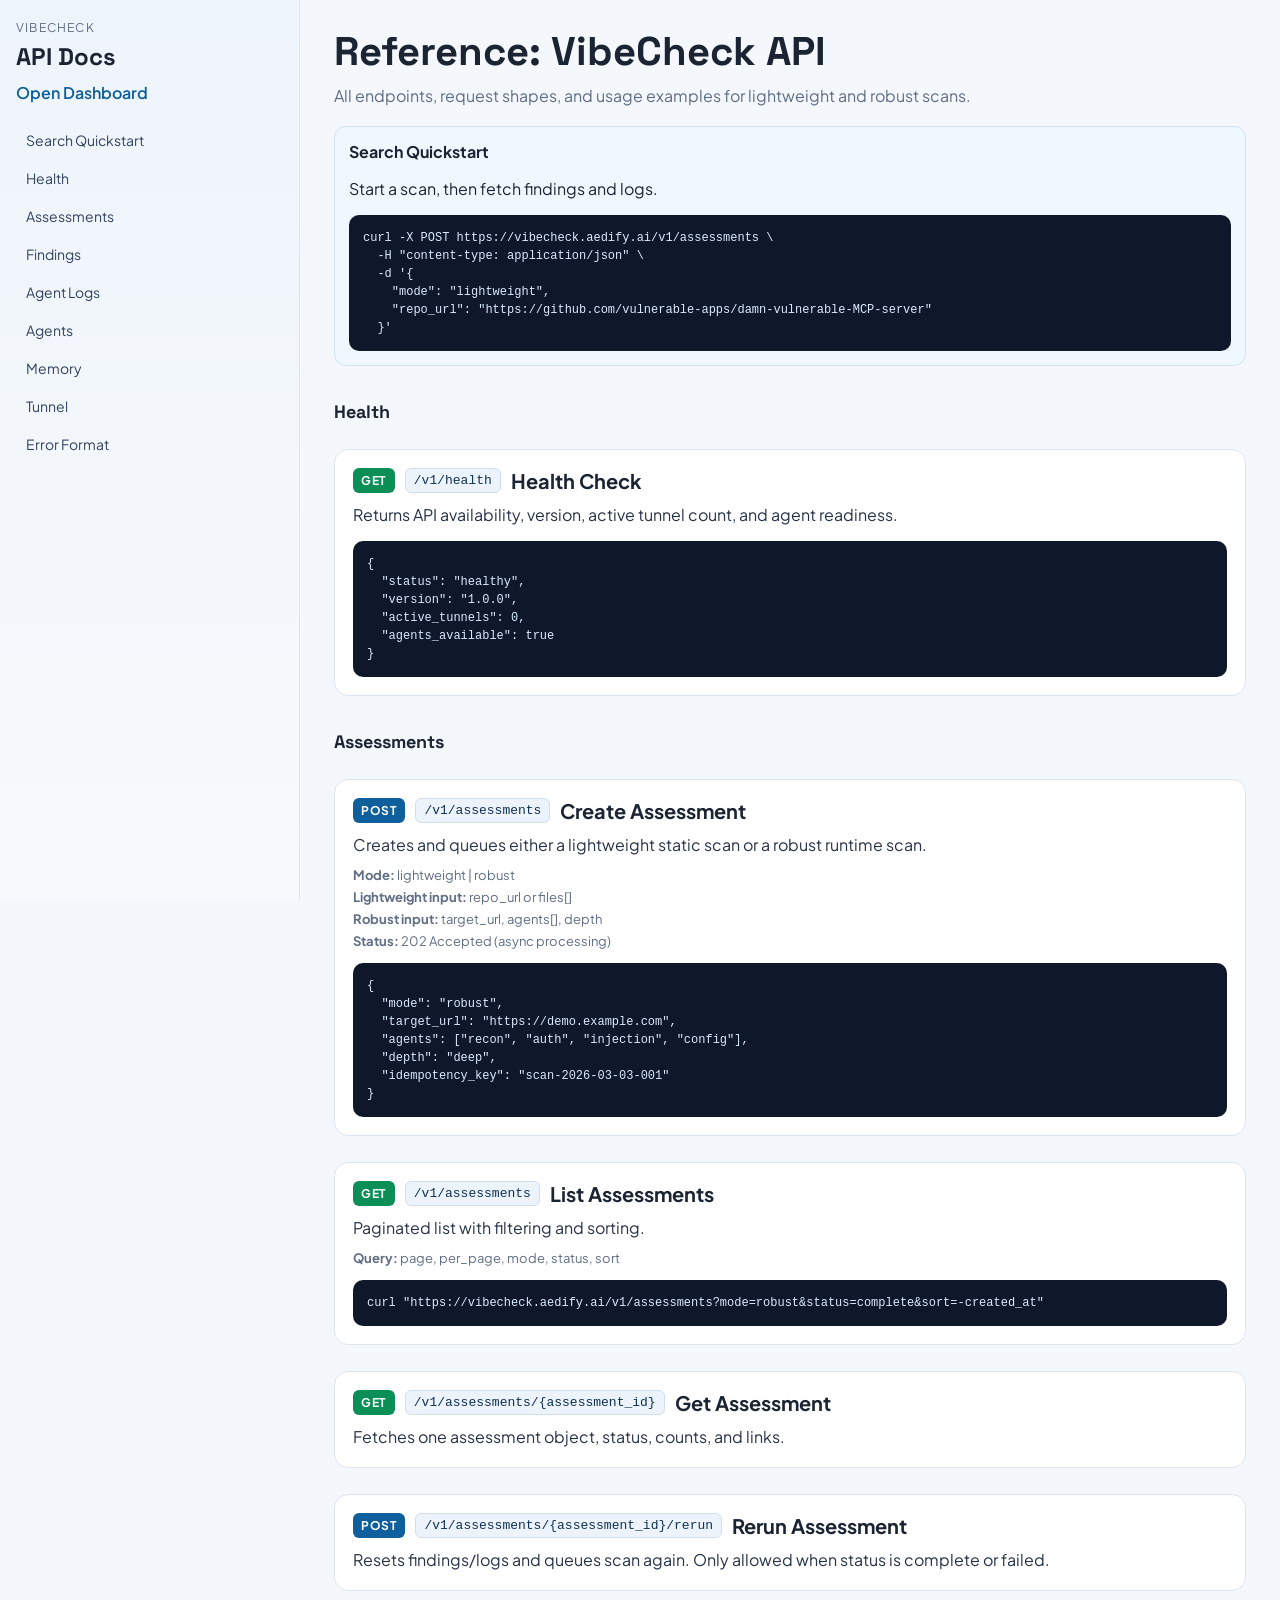
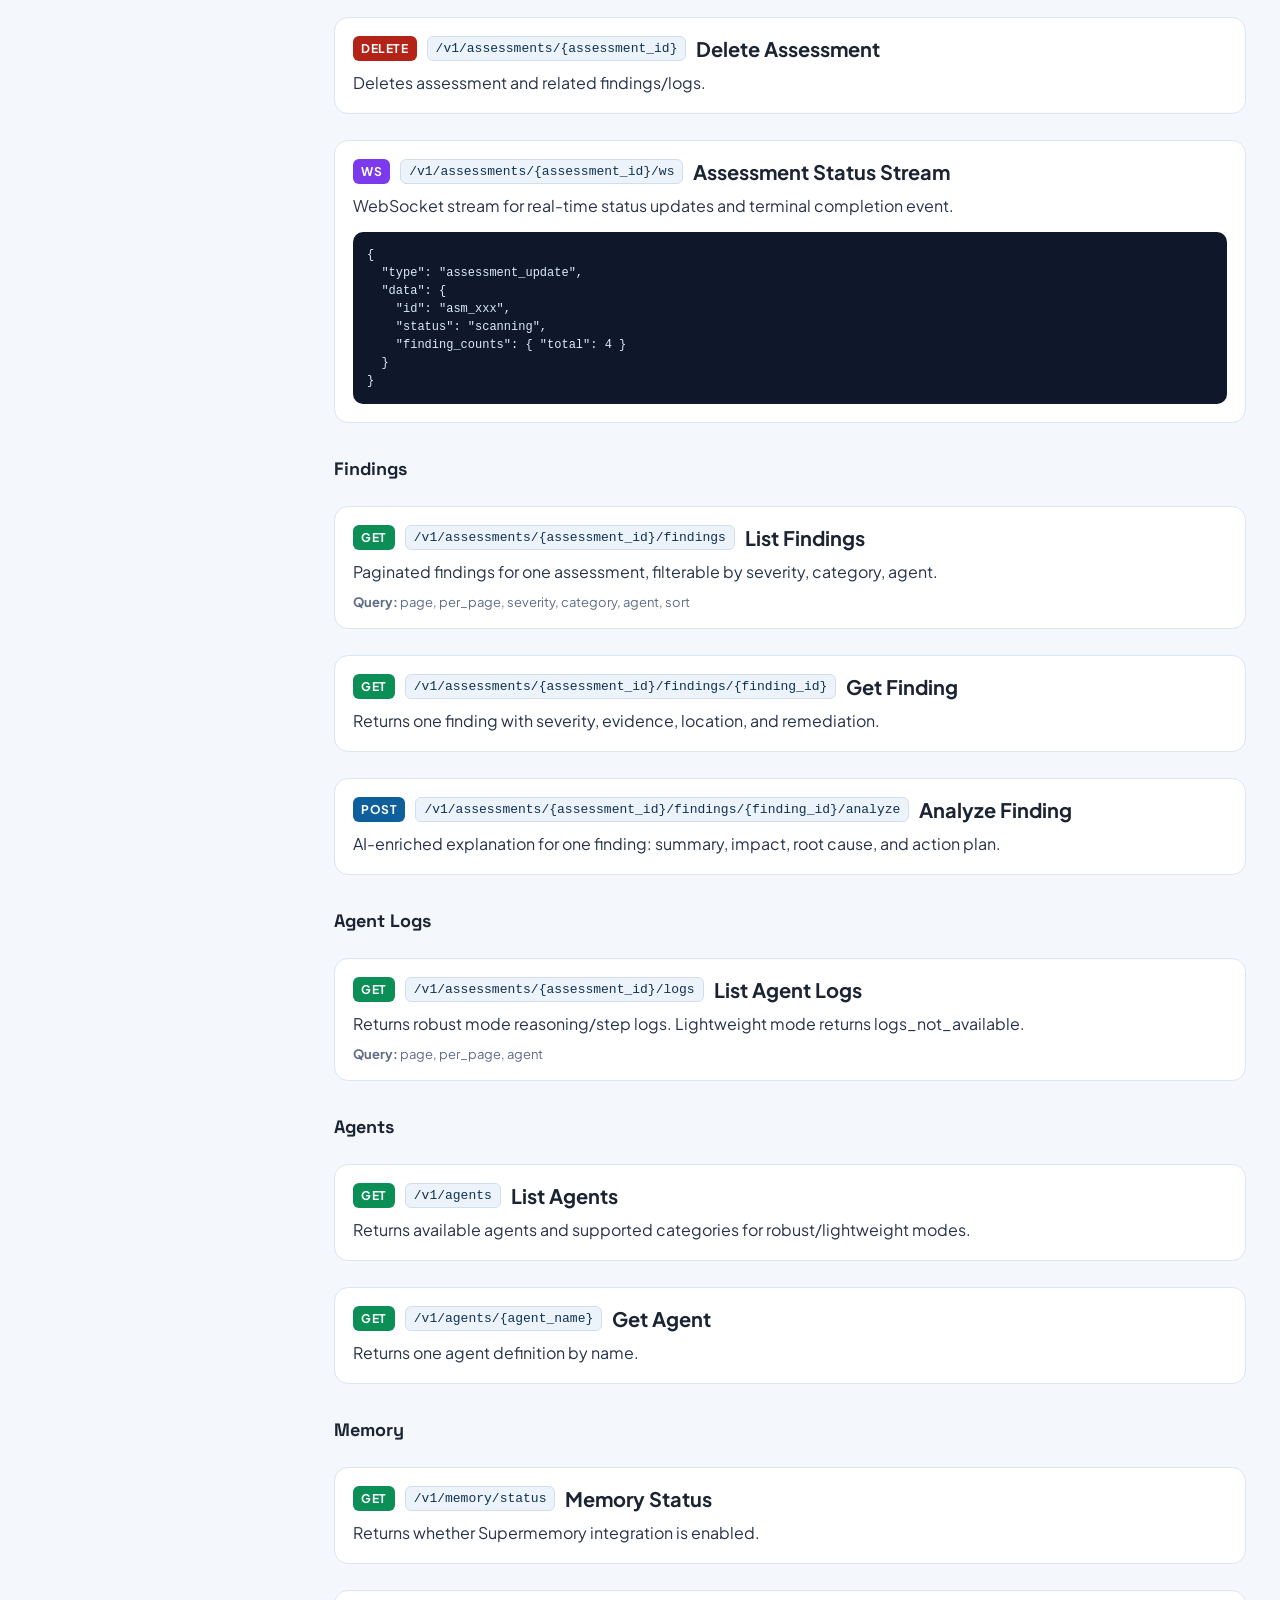
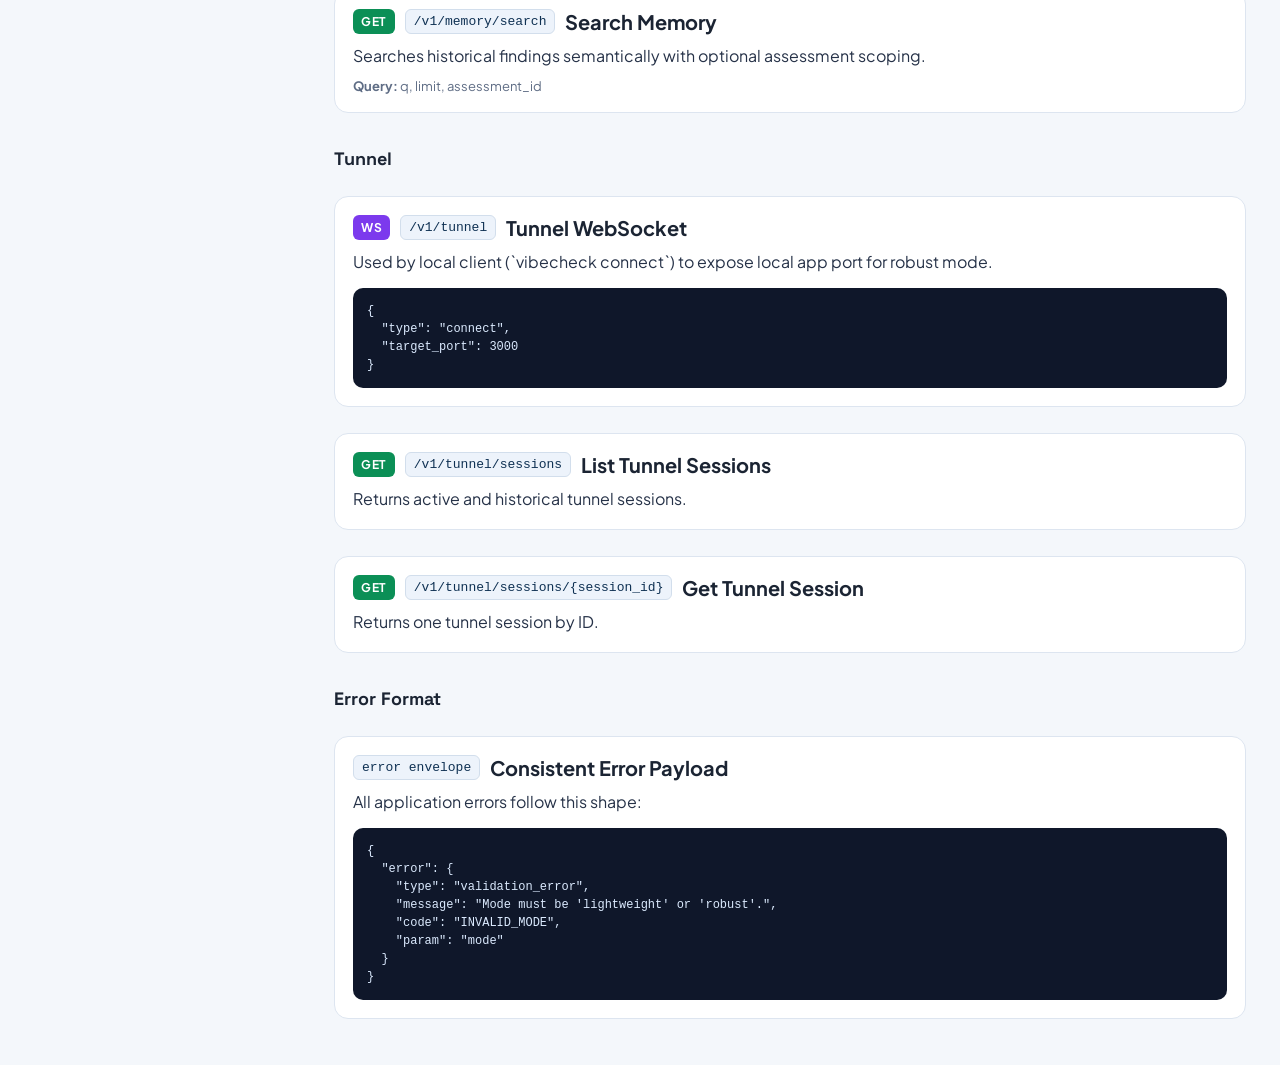
==== frontend/docs.html @ c95b7ac1 "added docs for the API reference" ====
<!doctype html>
<html lang="en">
  <head>
    <meta charset="UTF-8" />
    <meta name="viewport" content="width=device-width, initial-scale=1.0" />
    <title>VibeCheck API Reference</title>
    <link rel="preconnect" href="https://fonts.googleapis.com" />
    <link rel="preconnect" href="https://fonts.gstatic.com" crossorigin />
    <link
      href="https://fonts.googleapis.com/css2?family=Space+Grotesk:wght@400;500;600;700&family=Plus+Jakarta+Sans:wght@400;500;600;700&display=swap"
      rel="stylesheet"
    />
    <link rel="stylesheet" href="./docs.css" />
  </head>
  <body>
    <div class="docs-shell">
      <aside class="docs-sidebar">
        <div class="brand">
          <p>VibeCheck</p>
          <h1>API Docs</h1>
          <a href="./index.html">Open Dashboard</a>
        </div>

        <nav>
          <a class="nav-link" href="#quickstart">Search Quickstart</a>
          <a class="nav-link" href="#health">Health</a>
          <a class="nav-link" href="#assessments">Assessments</a>
          <a class="nav-link" href="#findings">Findings</a>
          <a class="nav-link" href="#logs">Agent Logs</a>
          <a class="nav-link" href="#agents">Agents</a>
          <a class="nav-link" href="#memory">Memory</a>
          <a class="nav-link" href="#tunnel">Tunnel</a>
          <a class="nav-link" href="#errors">Error Format</a>
        </nav>
      </aside>

      <main class="docs-main">
        <section class="page-title">
          <h2>Reference: VibeCheck API</h2>
          <p>All endpoints, request shapes, and usage examples for lightweight and robust scans.</p>
        </section>

        <section id="quickstart" class="quickstart">
          <h4>Search Quickstart</h4>
          <p>Start a scan, then fetch findings and logs.</p>
          <pre><code>curl -X POST https://vibecheck.aedify.ai/v1/assessments \
  -H "content-type: application/json" \
  -d '{
    "mode": "lightweight",
    "repo_url": "https://github.com/vulnerable-apps/damn-vulnerable-MCP-server"
  }'</code></pre>
        </section>

        <h3 id="health" class="section-label">Health</h3>
        <article class="endpoint">
          <div class="endpoint-header">
            <span class="method get">GET</span>
            <span class="path">/v1/health</span>
            <h3>Health Check</h3>
          </div>
          <p>Returns API availability, version, active tunnel count, and agent readiness.</p>
          <pre><code>{
  "status": "healthy",
  "version": "1.0.0",
  "active_tunnels": 0,
  "agents_available": true
}</code></pre>
        </article>

        <h3 id="assessments" class="section-label">Assessments</h3>
        <article class="endpoint">
          <div class="endpoint-header">
            <span class="method post">POST</span>
            <span class="path">/v1/assessments</span>
            <h3>Create Assessment</h3>
          </div>
          <p>Creates and queues either a lightweight static scan or a robust runtime scan.</p>
          <div class="meta">
            <div><strong>Mode:</strong> lightweight | robust</div>
            <div><strong>Lightweight input:</strong> repo_url or files[]</div>
            <div><strong>Robust input:</strong> target_url, agents[], depth</div>
            <div><strong>Status:</strong> 202 Accepted (async processing)</div>
          </div>
          <pre><code>{
  "mode": "robust",
  "target_url": "https://demo.example.com",
  "agents": ["recon", "auth", "injection", "config"],
  "depth": "deep",
  "idempotency_key": "scan-2026-03-03-001"
}</code></pre>
        </article>

        <article class="endpoint">
          <div class="endpoint-header">
            <span class="method get">GET</span>
            <span class="path">/v1/assessments</span>
            <h3>List Assessments</h3>
          </div>
          <p>Paginated list with filtering and sorting.</p>
          <div class="meta">
            <div><strong>Query:</strong> page, per_page, mode, status, sort</div>
          </div>
          <pre><code>curl "https://vibecheck.aedify.ai/v1/assessments?mode=robust&status=complete&sort=-created_at"</code></pre>
        </article>

        <article class="endpoint">
          <div class="endpoint-header">
            <span class="method get">GET</span>
            <span class="path">/v1/assessments/{assessment_id}</span>
            <h3>Get Assessment</h3>
          </div>
          <p>Fetches one assessment object, status, counts, and links.</p>
        </article>

        <article class="endpoint">
          <div class="endpoint-header">
            <span class="method post">POST</span>
            <span class="path">/v1/assessments/{assessment_id}/rerun</span>
            <h3>Rerun Assessment</h3>
          </div>
          <p>Resets findings/logs and queues scan again. Only allowed when status is complete or failed.</p>
        </article>

        <article class="endpoint">
          <div class="endpoint-header">
            <span class="method delete">DELETE</span>
            <span class="path">/v1/assessments/{assessment_id}</span>
            <h3>Delete Assessment</h3>
          </div>
          <p>Deletes assessment and related findings/logs.</p>
        </article>

        <article class="endpoint">
          <div class="endpoint-header">
            <span class="method ws">WS</span>
            <span class="path">/v1/assessments/{assessment_id}/ws</span>
            <h3>Assessment Status Stream</h3>
          </div>
          <p>WebSocket stream for real-time status updates and terminal completion event.</p>
          <pre><code>{
  "type": "assessment_update",
  "data": {
    "id": "asm_xxx",
    "status": "scanning",
    "finding_counts": { "total": 4 }
  }
}</code></pre>
        </article>

        <h3 id="findings" class="section-label">Findings</h3>
        <article class="endpoint">
          <div class="endpoint-header">
            <span class="method get">GET</span>
            <span class="path">/v1/assessments/{assessment_id}/findings</span>
            <h3>List Findings</h3>
          </div>
          <p>Paginated findings for one assessment, filterable by severity, category, agent.</p>
          <div class="meta">
            <div><strong>Query:</strong> page, per_page, severity, category, agent, sort</div>
          </div>
        </article>

        <article class="endpoint">
          <div class="endpoint-header">
            <span class="method get">GET</span>
            <span class="path">/v1/assessments/{assessment_id}/findings/{finding_id}</span>
            <h3>Get Finding</h3>
          </div>
          <p>Returns one finding with severity, evidence, location, and remediation.</p>
        </article>

        <article class="endpoint">
          <div class="endpoint-header">
            <span class="method post">POST</span>
            <span class="path">/v1/assessments/{assessment_id}/findings/{finding_id}/analyze</span>
            <h3>Analyze Finding</h3>
          </div>
          <p>AI-enriched explanation for one finding: summary, impact, root cause, and action plan.</p>
        </article>

        <h3 id="logs" class="section-label">Agent Logs</h3>
        <article class="endpoint">
          <div class="endpoint-header">
            <span class="method get">GET</span>
            <span class="path">/v1/assessments/{assessment_id}/logs</span>
            <h3>List Agent Logs</h3>
          </div>
          <p>Returns robust mode reasoning/step logs. Lightweight mode returns logs_not_available.</p>
          <div class="meta">
            <div><strong>Query:</strong> page, per_page, agent</div>
          </div>
        </article>

        <h3 id="agents" class="section-label">Agents</h3>
        <article class="endpoint">
          <div class="endpoint-header">
            <span class="method get">GET</span>
            <span class="path">/v1/agents</span>
            <h3>List Agents</h3>
          </div>
          <p>Returns available agents and supported categories for robust/lightweight modes.</p>
        </article>

        <article class="endpoint">
          <div class="endpoint-header">
            <span class="method get">GET</span>
            <span class="path">/v1/agents/{agent_name}</span>
            <h3>Get Agent</h3>
          </div>
          <p>Returns one agent definition by name.</p>
        </article>

        <h3 id="memory" class="section-label">Memory</h3>
        <article class="endpoint">
          <div class="endpoint-header">
            <span class="method get">GET</span>
            <span class="path">/v1/memory/status</span>
            <h3>Memory Status</h3>
          </div>
          <p>Returns whether Supermemory integration is enabled.</p>
        </article>

        <article class="endpoint">
          <div class="endpoint-header">
            <span class="method get">GET</span>
            <span class="path">/v1/memory/search</span>
            <h3>Search Memory</h3>
          </div>
          <p>Searches historical findings semantically with optional assessment scoping.</p>
          <div class="meta">
            <div><strong>Query:</strong> q, limit, assessment_id</div>
          </div>
        </article>

        <h3 id="tunnel" class="section-label">Tunnel</h3>
        <article class="endpoint">
          <div class="endpoint-header">
            <span class="method ws">WS</span>
            <span class="path">/v1/tunnel</span>
            <h3>Tunnel WebSocket</h3>
          </div>
          <p>Used by local client (`vibecheck connect`) to expose local app port for robust mode.</p>
          <pre><code>{
  "type": "connect",
  "target_port": 3000
}</code></pre>
        </article>

        <article class="endpoint">
          <div class="endpoint-header">
            <span class="method get">GET</span>
            <span class="path">/v1/tunnel/sessions</span>
            <h3>List Tunnel Sessions</h3>
          </div>
          <p>Returns active and historical tunnel sessions.</p>
        </article>

        <article class="endpoint">
          <div class="endpoint-header">
            <span class="method get">GET</span>
            <span class="path">/v1/tunnel/sessions/{session_id}</span>
            <h3>Get Tunnel Session</h3>
          </div>
          <p>Returns one tunnel session by ID.</p>
        </article>

        <h3 id="errors" class="section-label">Error Format</h3>
        <article class="endpoint">
          <div class="endpoint-header">
            <span class="path">error envelope</span>
            <h3>Consistent Error Payload</h3>
          </div>
          <p>All application errors follow this shape:</p>
          <pre><code>{
  "error": {
    "type": "validation_error",
    "message": "Mode must be 'lightweight' or 'robust'.",
    "code": "INVALID_MODE",
    "param": "mode"
  }
}</code></pre>
        </article>
      </main>
    </div>
  </body>
</html>
---- frontend/docs.css ----
:root {
  --docs-bg: #f4f7fb;
  --docs-panel: #ffffff;
  --docs-border: #dde5f0;
  --docs-text: #1b2433;
  --docs-muted: #5f6d85;
  --docs-link: #0c5f99;
  --docs-accent: #0e8c79;
  --docs-code-bg: #0f172a;
  --docs-code-text: #dbeafe;
  --docs-get: #0b8f56;
  --docs-post: #0e5f9b;
  --docs-delete: #b42318;
  --docs-ws: #7c3aed;
}

* {
  box-sizing: border-box;
}

html, body {
  margin: 0;
  padding: 0;
  background: var(--docs-bg);
  color: var(--docs-text);
  font-family: "Plus Jakarta Sans", "Trebuchet MS", sans-serif;
}

.docs-shell {
  min-height: 100vh;
  display: grid;
  grid-template-columns: 300px 1fr;
}

.docs-sidebar {
  border-right: 1px solid var(--docs-border);
  background: linear-gradient(180deg, #eef4fb 0%, #f7fafc 100%);
  padding: 20px 16px;
  position: sticky;
  top: 0;
  height: 100vh;
  overflow-y: auto;
}

.brand {
  margin-bottom: 20px;
}

.brand p {
  margin: 0;
  color: var(--docs-muted);
  font-size: 12px;
  text-transform: uppercase;
  letter-spacing: 0.1em;
}

.brand h1 {
  margin: 6px 0 0;
  font-family: "Space Grotesk", sans-serif;
  font-size: 24px;
}

.brand a {
  display: inline-block;
  margin-top: 10px;
  color: var(--docs-link);
  text-decoration: none;
  font-weight: 600;
}

.docs-sidebar nav {
  display: grid;
  gap: 4px;
}

.docs-sidebar a.nav-link {
  text-decoration: none;
  color: #31415f;
  font-size: 14px;
  padding: 8px 10px;
  border-radius: 8px;
}

.docs-sidebar a.nav-link:hover {
  background: #e8eff8;
}

.docs-main {
  padding: 26px 34px 46px;
  max-width: 1040px;
  width: 100%;
}

.page-title h2 {
  margin: 0 0 8px;
  font-family: "Space Grotesk", sans-serif;
  font-size: clamp(28px, 4vw, 40px);
}

.page-title p {
  margin: 0;
  color: var(--docs-muted);
}

.endpoint {
  margin-top: 26px;
  background: var(--docs-panel);
  border: 1px solid var(--docs-border);
  border-radius: 14px;
  padding: 18px;
}

.endpoint-header {
  display: flex;
  align-items: center;
  gap: 10px;
  flex-wrap: wrap;
}

.endpoint-header h3 {
  margin: 0;
  font-size: 20px;
}

.method {
  color: #fff;
  font-size: 12px;
  letter-spacing: 0.05em;
  text-transform: uppercase;
  padding: 5px 8px;
  border-radius: 6px;
  font-weight: 700;
}

.method.get {
  background: var(--docs-get);
}

.method.post {
  background: var(--docs-post);
}

.method.delete {
  background: var(--docs-delete);
}

.method.ws {
  background: var(--docs-ws);
}

.path {
  font-family: ui-monospace, "SFMono-Regular", Menlo, monospace;
  color: #0f3153;
  background: #edf3fb;
  border: 1px solid #d2deec;
  padding: 4px 8px;
  border-radius: 6px;
  font-size: 13px;
}

.endpoint p {
  margin: 10px 0 0;
  line-height: 1.5;
  color: #263248;
}

.meta {
  margin-top: 10px;
  display: grid;
  gap: 6px;
  color: var(--docs-muted);
  font-size: 13px;
}

pre {
  margin: 14px 0 0;
  background: var(--docs-code-bg);
  color: var(--docs-code-text);
  border-radius: 10px;
  padding: 14px;
  overflow-x: auto;
  font-size: 12px;
  line-height: 1.5;
}

.quickstart {
  margin-top: 20px;
  background: #f0f8ff;
  border: 1px solid #cfe3f7;
  border-radius: 12px;
  padding: 14px;
}

.quickstart h4 {
  margin: 0 0 8px;
}

.section-label {
  margin-top: 34px;
  font-size: 18px;
  font-family: "Space Grotesk", sans-serif;
}

@media (max-width: 980px) {
  .docs-shell {
    grid-template-columns: 1fr;
  }

  .docs-sidebar {
    position: static;
    height: auto;
    border-right: 0;
    border-bottom: 1px solid var(--docs-border);
  }

  .docs-main {
    padding: 20px 16px 30px;
  }
}
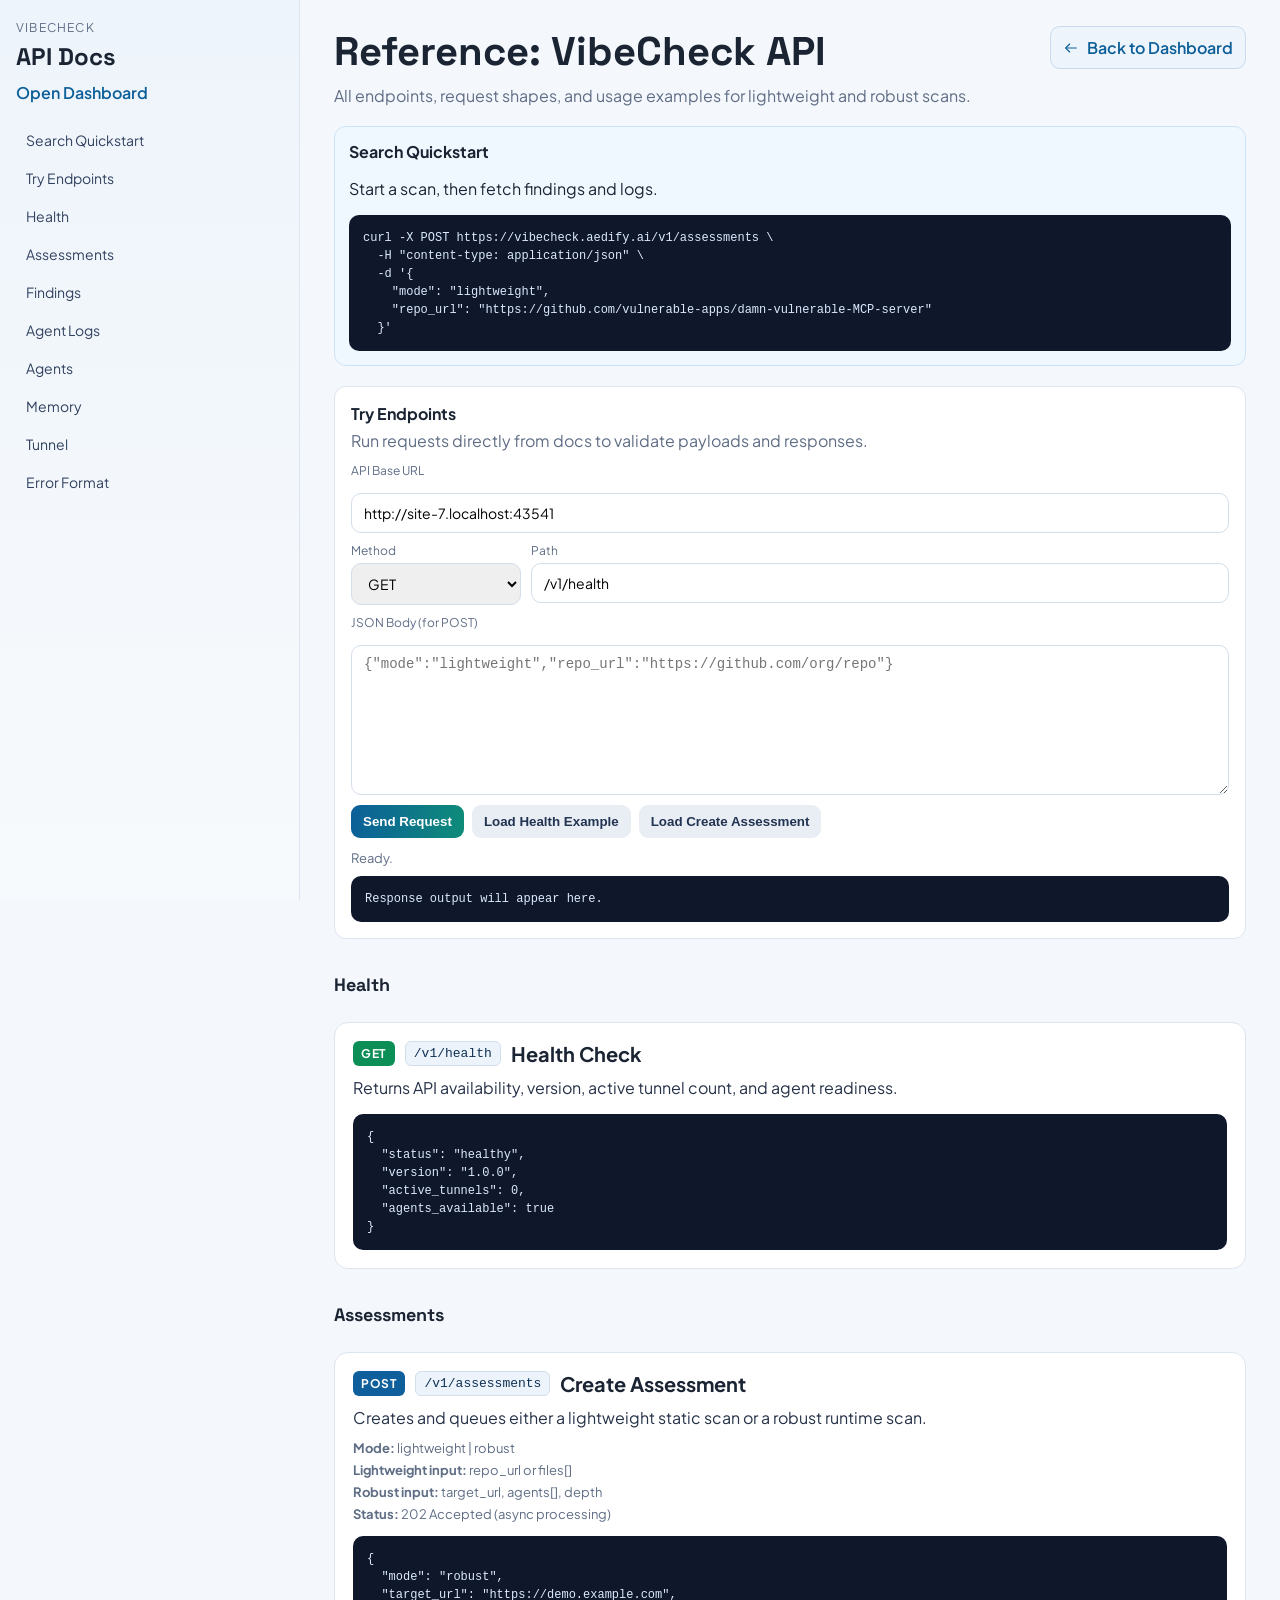
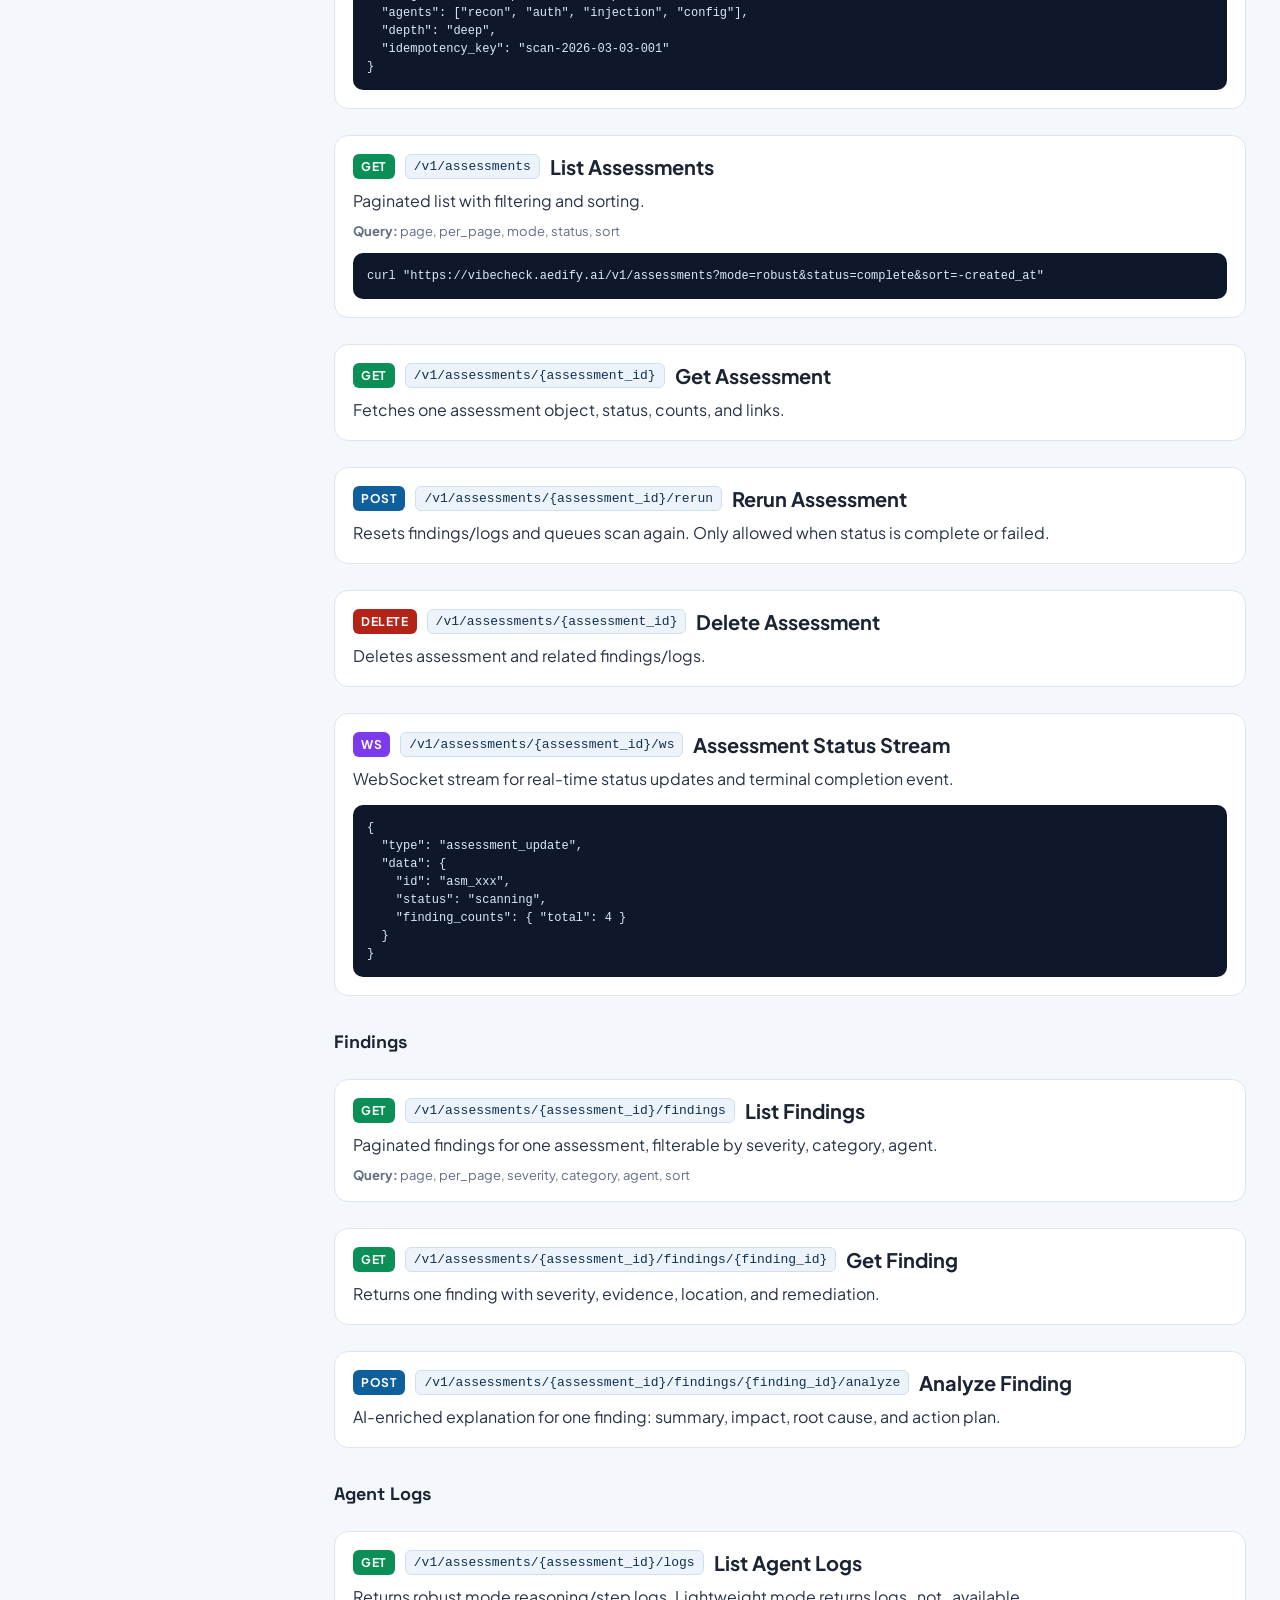
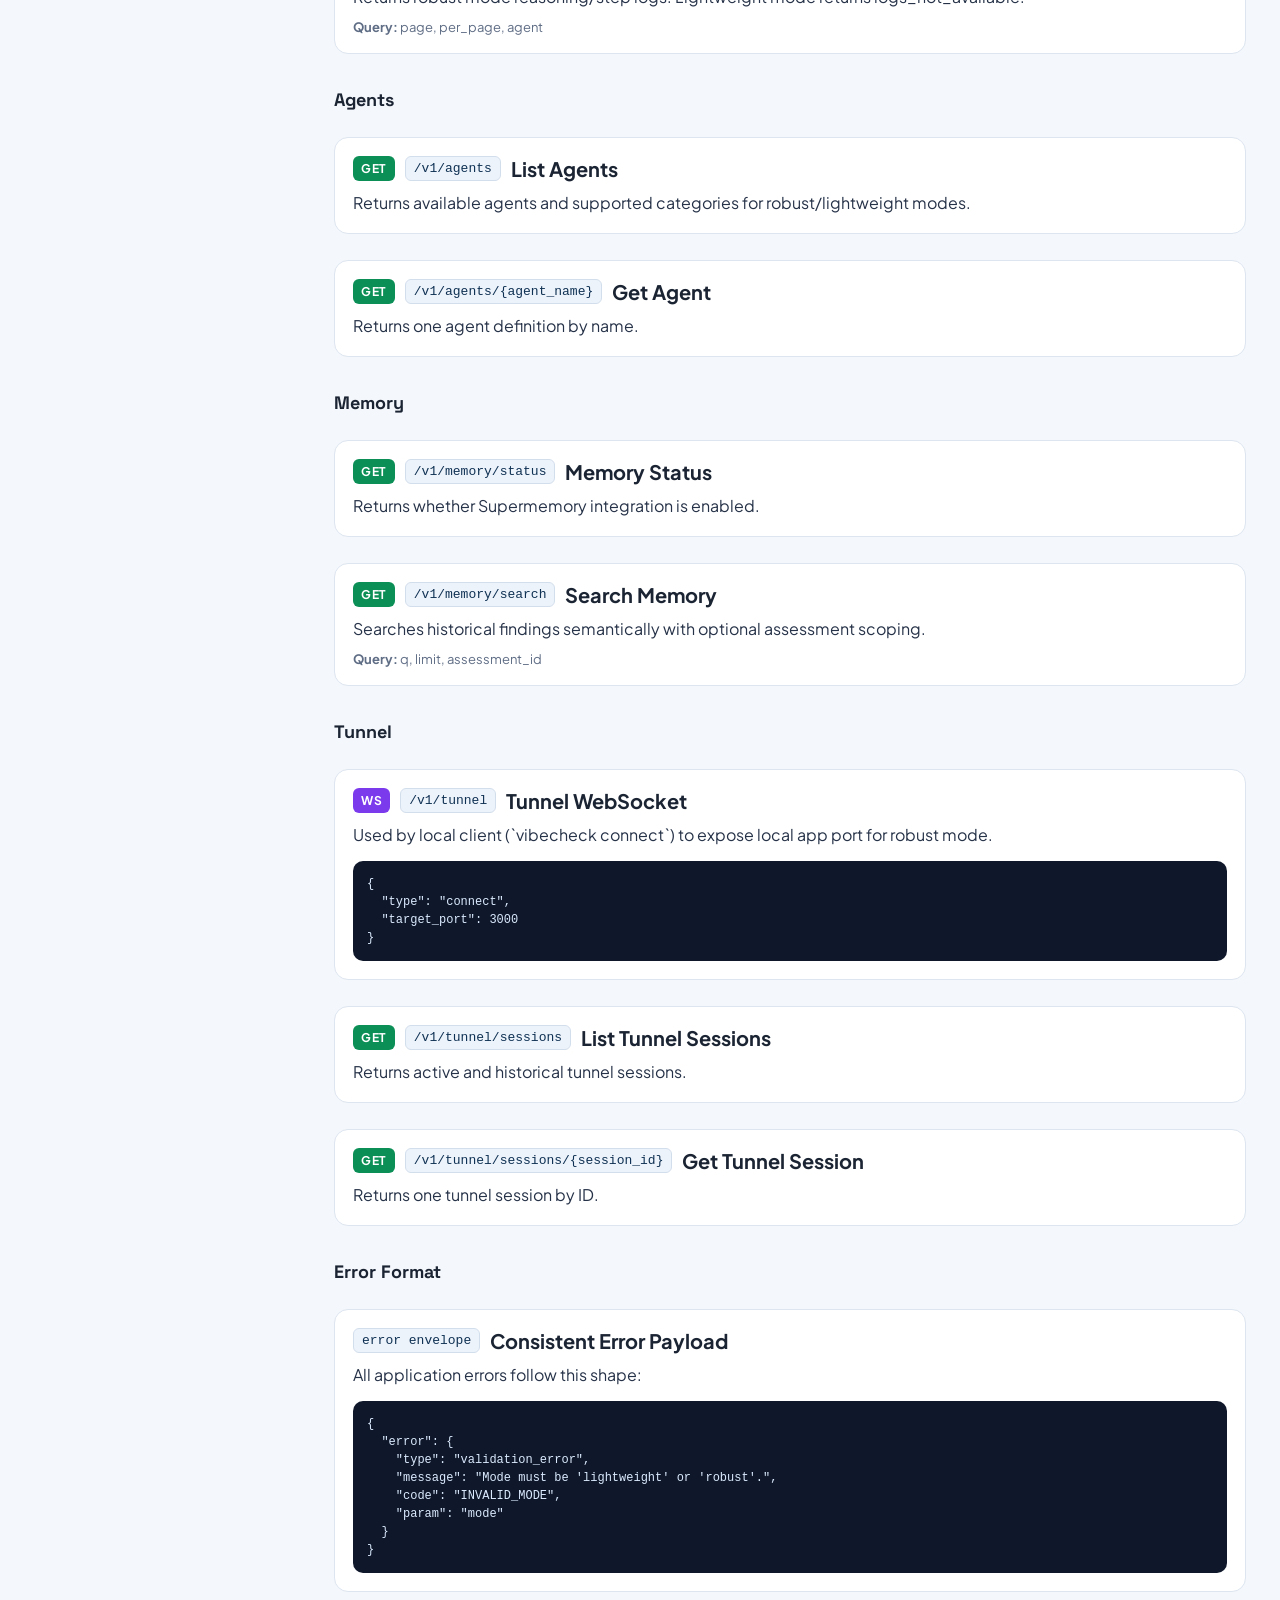
==== commit 129e4681: "better user experience" ====
--- a/frontend/docs.html
+++ b/frontend/docs.html
@@ -23,6 +23,7 @@
 
         <nav>
           <a class="nav-link" href="#quickstart">Search Quickstart</a>
+          <a class="nav-link" href="#tester">Try Endpoints</a>
           <a class="nav-link" href="#health">Health</a>
           <a class="nav-link" href="#assessments">Assessments</a>
           <a class="nav-link" href="#findings">Findings</a>
@@ -36,8 +37,19 @@
 
       <main class="docs-main">
         <section class="page-title">
-          <h2>Reference: VibeCheck API</h2>
-          <p>All endpoints, request shapes, and usage examples for lightweight and robust scans.</p>
+          <div>
+            <h2>Reference: VibeCheck API</h2>
+            <p>All endpoints, request shapes, and usage examples for lightweight and robust scans.</p>
+          </div>
+          <a class="dashboard-link" href="./index.html">
+            <span aria-hidden="true">
+              <svg viewBox="0 0 24 24" fill="none">
+                <path d="M10 6 4 12l6 6" stroke="currentColor" stroke-width="1.7" stroke-linecap="round" stroke-linejoin="round"/>
+                <path d="M20 12H5" stroke="currentColor" stroke-width="1.7" stroke-linecap="round"/>
+              </svg>
+            </span>
+            Back to Dashboard
+          </a>
         </section>
 
         <section id="quickstart" class="quickstart">
@@ -51,6 +63,44 @@
   }'</code></pre>
         </section>
 
+        <section id="tester" class="api-tester">
+          <div class="tester-header">
+            <h4>Try Endpoints</h4>
+            <p>Run requests directly from docs to validate payloads and responses.</p>
+          </div>
+          <form id="testerForm">
+            <label for="testerBaseUrl">API Base URL</label>
+            <input id="testerBaseUrl" type="url" placeholder="https://vibecheck.aedify.ai" />
+
+            <div class="tester-row">
+              <div>
+                <label for="testerMethod">Method</label>
+                <select id="testerMethod">
+                  <option value="GET">GET</option>
+                  <option value="POST">POST</option>
+                  <option value="DELETE">DELETE</option>
+                </select>
+              </div>
+              <div class="tester-path-wrap">
+                <label for="testerPath">Path</label>
+                <input id="testerPath" type="text" placeholder="/v1/health" />
+              </div>
+            </div>
+
+            <label for="testerBody">JSON Body (for POST)</label>
+            <textarea id="testerBody" rows="8" placeholder='{"mode":"lightweight","repo_url":"https://github.com/org/repo"}'></textarea>
+
+            <div class="tester-actions">
+              <button type="submit">Send Request</button>
+              <button type="button" id="testerLoadHealth" class="secondary">Load Health Example</button>
+              <button type="button" id="testerLoadCreate" class="secondary">Load Create Assessment</button>
+            </div>
+          </form>
+
+          <p id="testerStatus" class="tester-status">Ready.</p>
+          <pre id="testerResponse"><code>Response output will appear here.</code></pre>
+        </section>
+
         <h3 id="health" class="section-label">Health</h3>
         <article class="endpoint">
           <div class="endpoint-header">
@@ -282,5 +332,6 @@
         </article>
       </main>
     </div>
+    <script src="./docs.js"></script>
   </body>
 </html>
--- a/frontend/docs.css
+++ b/frontend/docs.css
@@ -91,6 +91,13 @@
   width: 100%;
 }
 
+.page-title {
+  display: flex;
+  justify-content: space-between;
+  align-items: flex-start;
+  gap: 16px;
+}
+
 .page-title h2 {
   margin: 0 0 8px;
   font-family: "Space Grotesk", sans-serif;
@@ -100,6 +107,26 @@
 .page-title p {
   margin: 0;
   color: var(--docs-muted);
+}
+
+.dashboard-link {
+  display: inline-flex;
+  align-items: center;
+  gap: 8px;
+  text-decoration: none;
+  color: var(--docs-link);
+  border: 1px solid #cbd9ec;
+  background: #eef4fb;
+  border-radius: 10px;
+  padding: 10px 12px;
+  font-weight: 600;
+  white-space: nowrap;
+}
+
+.dashboard-link span {
+  display: inline-flex;
+  width: 16px;
+  height: 16px;
 }
 
 .endpoint {
@@ -195,6 +222,102 @@
   margin: 0 0 8px;
 }
 
+.api-tester {
+  margin-top: 20px;
+  background: var(--docs-panel);
+  border: 1px solid var(--docs-border);
+  border-radius: 12px;
+  padding: 16px;
+}
+
+.tester-header h4 {
+  margin: 0 0 6px;
+}
+
+.tester-header p {
+  margin: 0 0 12px;
+  color: var(--docs-muted);
+}
+
+#testerForm {
+  display: grid;
+  gap: 10px;
+}
+
+.tester-row {
+  display: grid;
+  grid-template-columns: 170px 1fr;
+  gap: 10px;
+}
+
+.tester-path-wrap {
+  min-width: 0;
+}
+
+.api-tester label {
+  display: block;
+  font-size: 12px;
+  color: var(--docs-muted);
+  margin-bottom: 5px;
+}
+
+.api-tester input,
+.api-tester select,
+.api-tester textarea {
+  width: 100%;
+  border: 1px solid #d4deeb;
+  border-radius: 10px;
+  padding: 10px 12px;
+  font-family: inherit;
+  font-size: 14px;
+}
+
+.api-tester textarea {
+  font-family: ui-monospace, "SFMono-Regular", Menlo, monospace;
+  resize: vertical;
+}
+
+.api-tester input:focus,
+.api-tester select:focus,
+.api-tester textarea:focus {
+  outline: 2px solid rgba(12, 95, 153, 0.2);
+  border-color: var(--docs-link);
+}
+
+.tester-actions {
+  display: flex;
+  flex-wrap: wrap;
+  gap: 8px;
+}
+
+.tester-actions button {
+  border: 0;
+  border-radius: 9px;
+  padding: 9px 12px;
+  font-weight: 600;
+  cursor: pointer;
+}
+
+.tester-actions button[type="submit"] {
+  color: #fff;
+  background: linear-gradient(95deg, #0c5f99 0%, #0e8c79 100%);
+}
+
+.tester-actions .secondary {
+  background: #e9eef5;
+  color: #233352;
+}
+
+.tester-status {
+  margin: 12px 0 0;
+  color: var(--docs-muted);
+  font-size: 13px;
+}
+
+#testerResponse {
+  margin-top: 10px;
+}
+
 .section-label {
   margin-top: 34px;
   font-size: 18px;
@@ -216,4 +339,13 @@
   .docs-main {
     padding: 20px 16px 30px;
   }
-}
+
+  .page-title {
+    flex-direction: column;
+    align-items: flex-start;
+  }
+
+  .tester-row {
+    grid-template-columns: 1fr;
+  }
+}
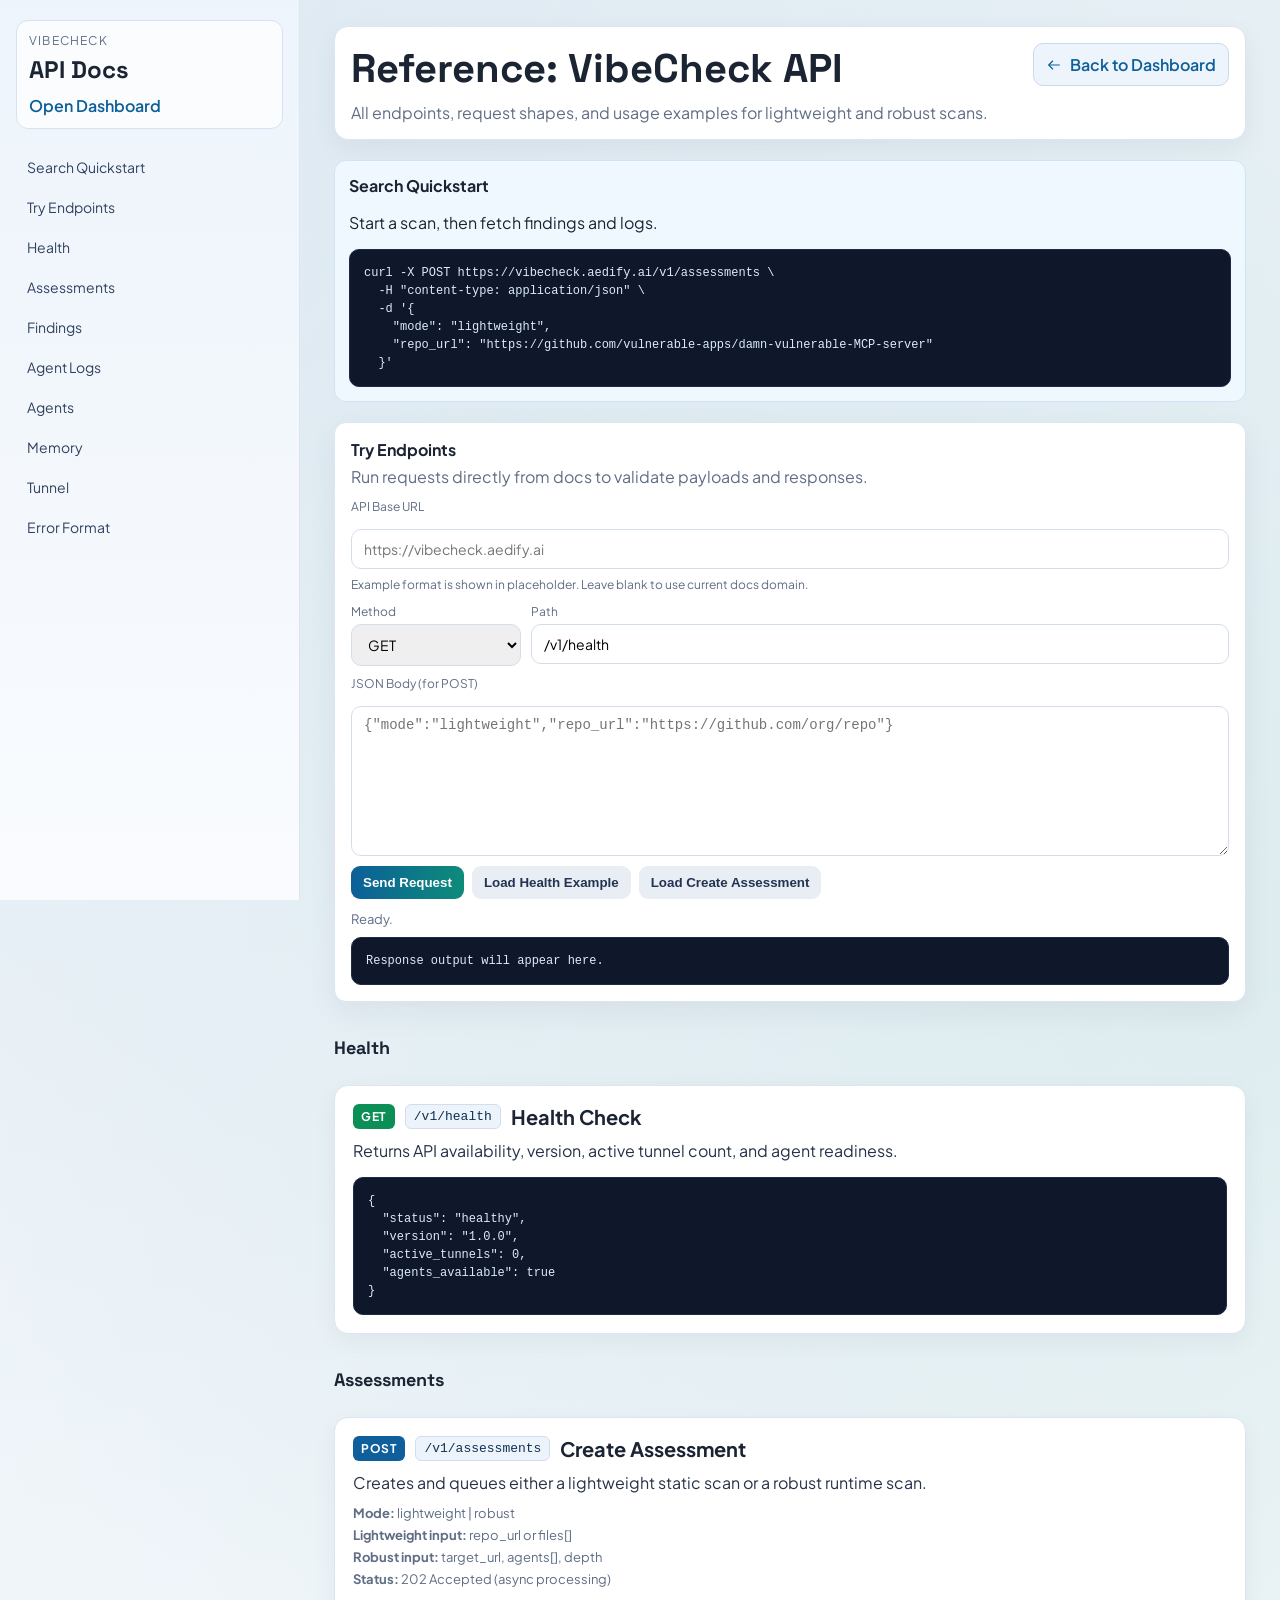
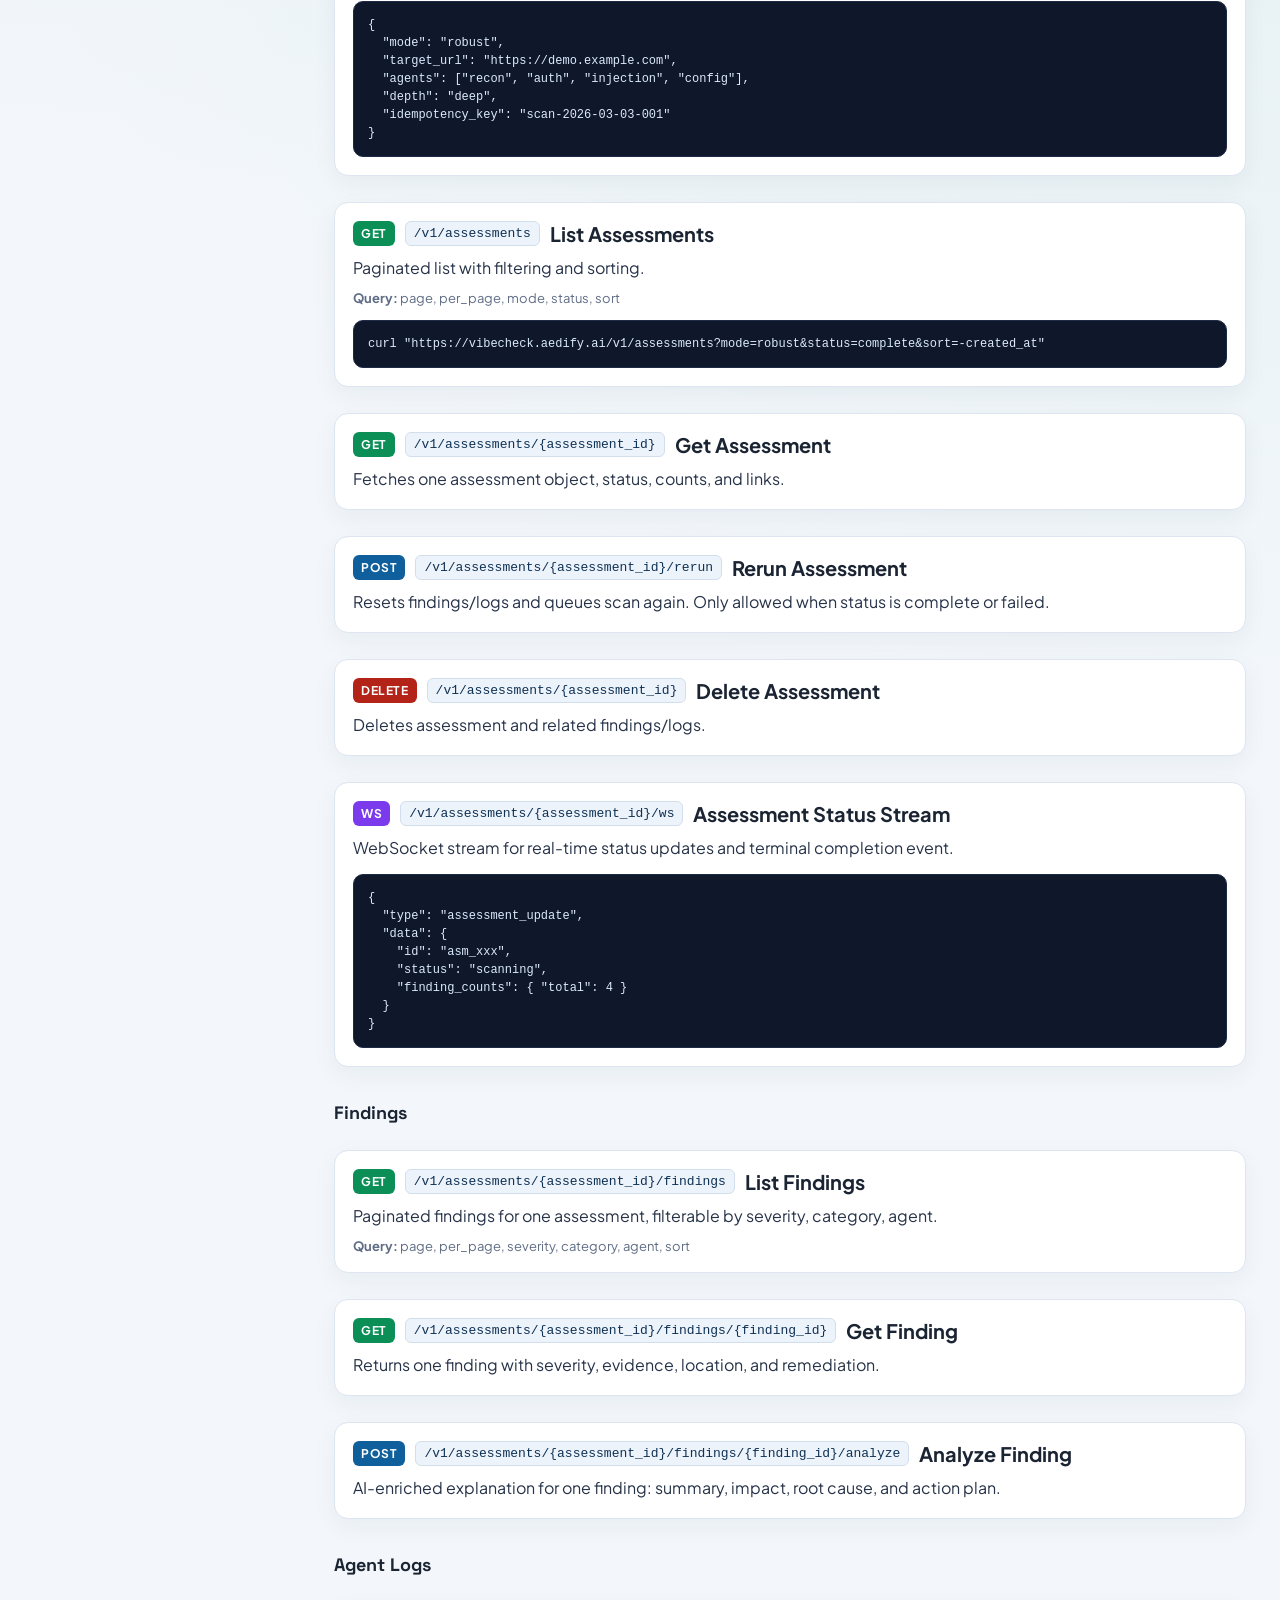
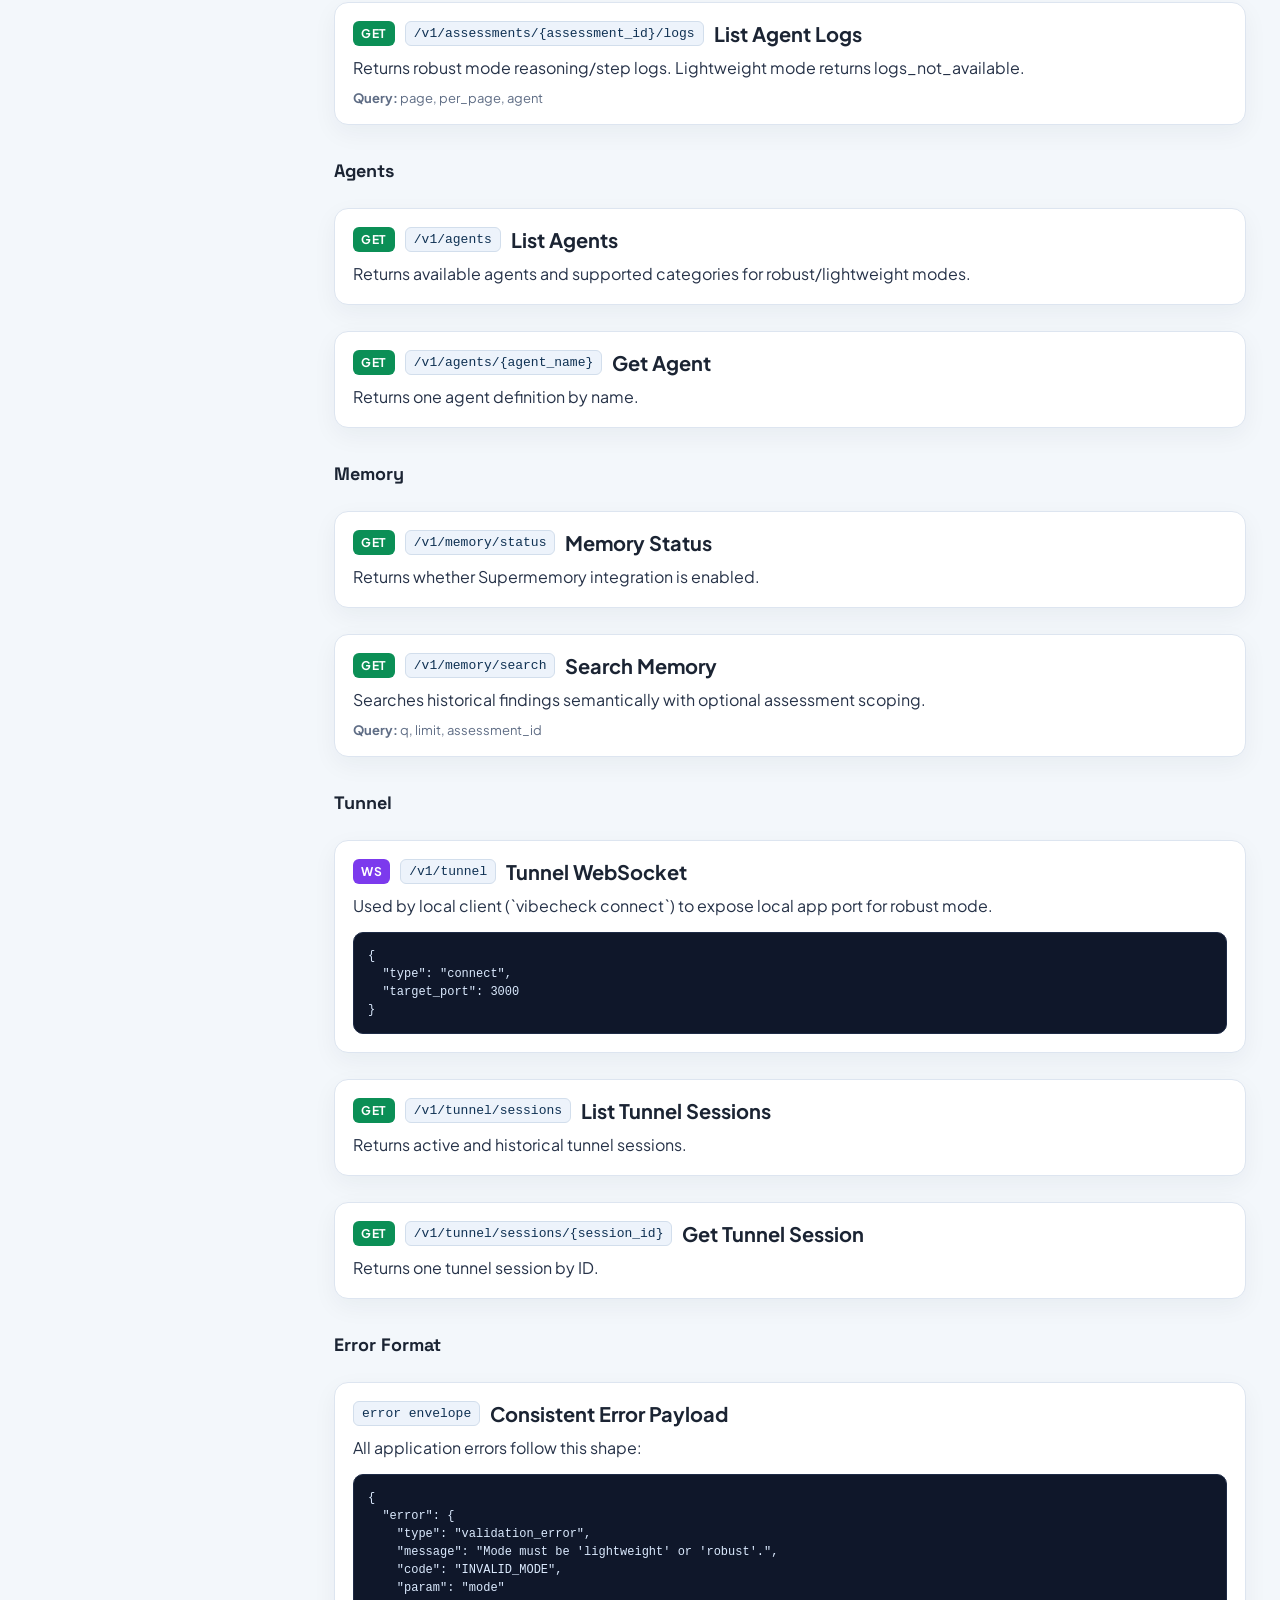
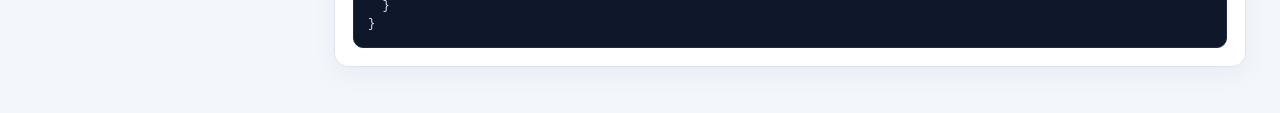
==== commit 5ec0e1e7: "placeholder change" ====
--- a/frontend/docs.html
+++ b/frontend/docs.html
@@ -16,7 +16,7 @@
     <div class="docs-shell">
       <aside class="docs-sidebar">
         <div class="brand">
-          <p>VibeCheck</p>
+          <p class="brand-eyebrow">VibeCheck</p>
           <h1>API Docs</h1>
           <a href="./index.html">Open Dashboard</a>
         </div>
@@ -71,6 +71,7 @@
           <form id="testerForm">
             <label for="testerBaseUrl">API Base URL</label>
             <input id="testerBaseUrl" type="url" placeholder="https://vibecheck.aedify.ai" />
+            <p class="field-hint">Example format is shown in placeholder. Leave blank to use current docs domain.</p>
 
             <div class="tester-row">
               <div>
--- a/frontend/docs.css
+++ b/frontend/docs.css
@@ -1,5 +1,5 @@
 :root {
-  --docs-bg: #f4f7fb;
+  --docs-bg: #f3f7fb;
   --docs-panel: #ffffff;
   --docs-border: #dde5f0;
   --docs-text: #1b2433;
@@ -21,7 +21,10 @@
 html, body {
   margin: 0;
   padding: 0;
-  background: var(--docs-bg);
+  background:
+    radial-gradient(circle at 10% 0%, rgba(12, 95, 153, 0.09), transparent 36%),
+    radial-gradient(circle at 100% 20%, rgba(14, 140, 121, 0.08), transparent 34%),
+    var(--docs-bg);
   color: var(--docs-text);
   font-family: "Plus Jakarta Sans", "Trebuchet MS", sans-serif;
 }
@@ -34,7 +37,7 @@
 
 .docs-sidebar {
   border-right: 1px solid var(--docs-border);
-  background: linear-gradient(180deg, #eef4fb 0%, #f7fafc 100%);
+  background: linear-gradient(180deg, #edf4fb 0%, #f9fbfe 100%);
   padding: 20px 16px;
   position: sticky;
   top: 0;
@@ -44,9 +47,13 @@
 
 .brand {
   margin-bottom: 20px;
-}
-
-.brand p {
+  background: rgba(255, 255, 255, 0.72);
+  border: 1px solid #d7e2f0;
+  border-radius: 12px;
+  padding: 12px;
+}
+
+.brand-eyebrow {
   margin: 0;
   color: var(--docs-muted);
   font-size: 12px;
@@ -79,10 +86,12 @@
   font-size: 14px;
   padding: 8px 10px;
   border-radius: 8px;
+  border: 1px solid transparent;
 }
 
 .docs-sidebar a.nav-link:hover {
-  background: #e8eff8;
+  background: #e9f1fb;
+  border-color: #cfdced;
 }
 
 .docs-main {
@@ -96,6 +105,11 @@
   justify-content: space-between;
   align-items: flex-start;
   gap: 16px;
+  background: var(--docs-panel);
+  border: 1px solid var(--docs-border);
+  border-radius: 14px;
+  padding: 16px;
+  box-shadow: 0 8px 26px rgba(27, 36, 51, 0.06);
 }
 
 .page-title h2 {
@@ -135,6 +149,7 @@
   border: 1px solid var(--docs-border);
   border-radius: 14px;
   padding: 18px;
+  box-shadow: 0 8px 24px rgba(27, 36, 51, 0.05);
 }
 
 .endpoint-header {
@@ -204,6 +219,7 @@
   background: var(--docs-code-bg);
   color: var(--docs-code-text);
   border-radius: 10px;
+  border: 1px solid #1e2b46;
   padding: 14px;
   overflow-x: auto;
   font-size: 12px;
@@ -228,6 +244,7 @@
   border: 1px solid var(--docs-border);
   border-radius: 12px;
   padding: 16px;
+  box-shadow: 0 10px 30px rgba(27, 36, 51, 0.06);
 }
 
 .tester-header h4 {
@@ -237,6 +254,12 @@
 .tester-header p {
   margin: 0 0 12px;
   color: var(--docs-muted);
+}
+
+.field-hint {
+  margin: -2px 0 2px;
+  color: var(--docs-muted);
+  font-size: 12px;
 }
 
 #testerForm {
